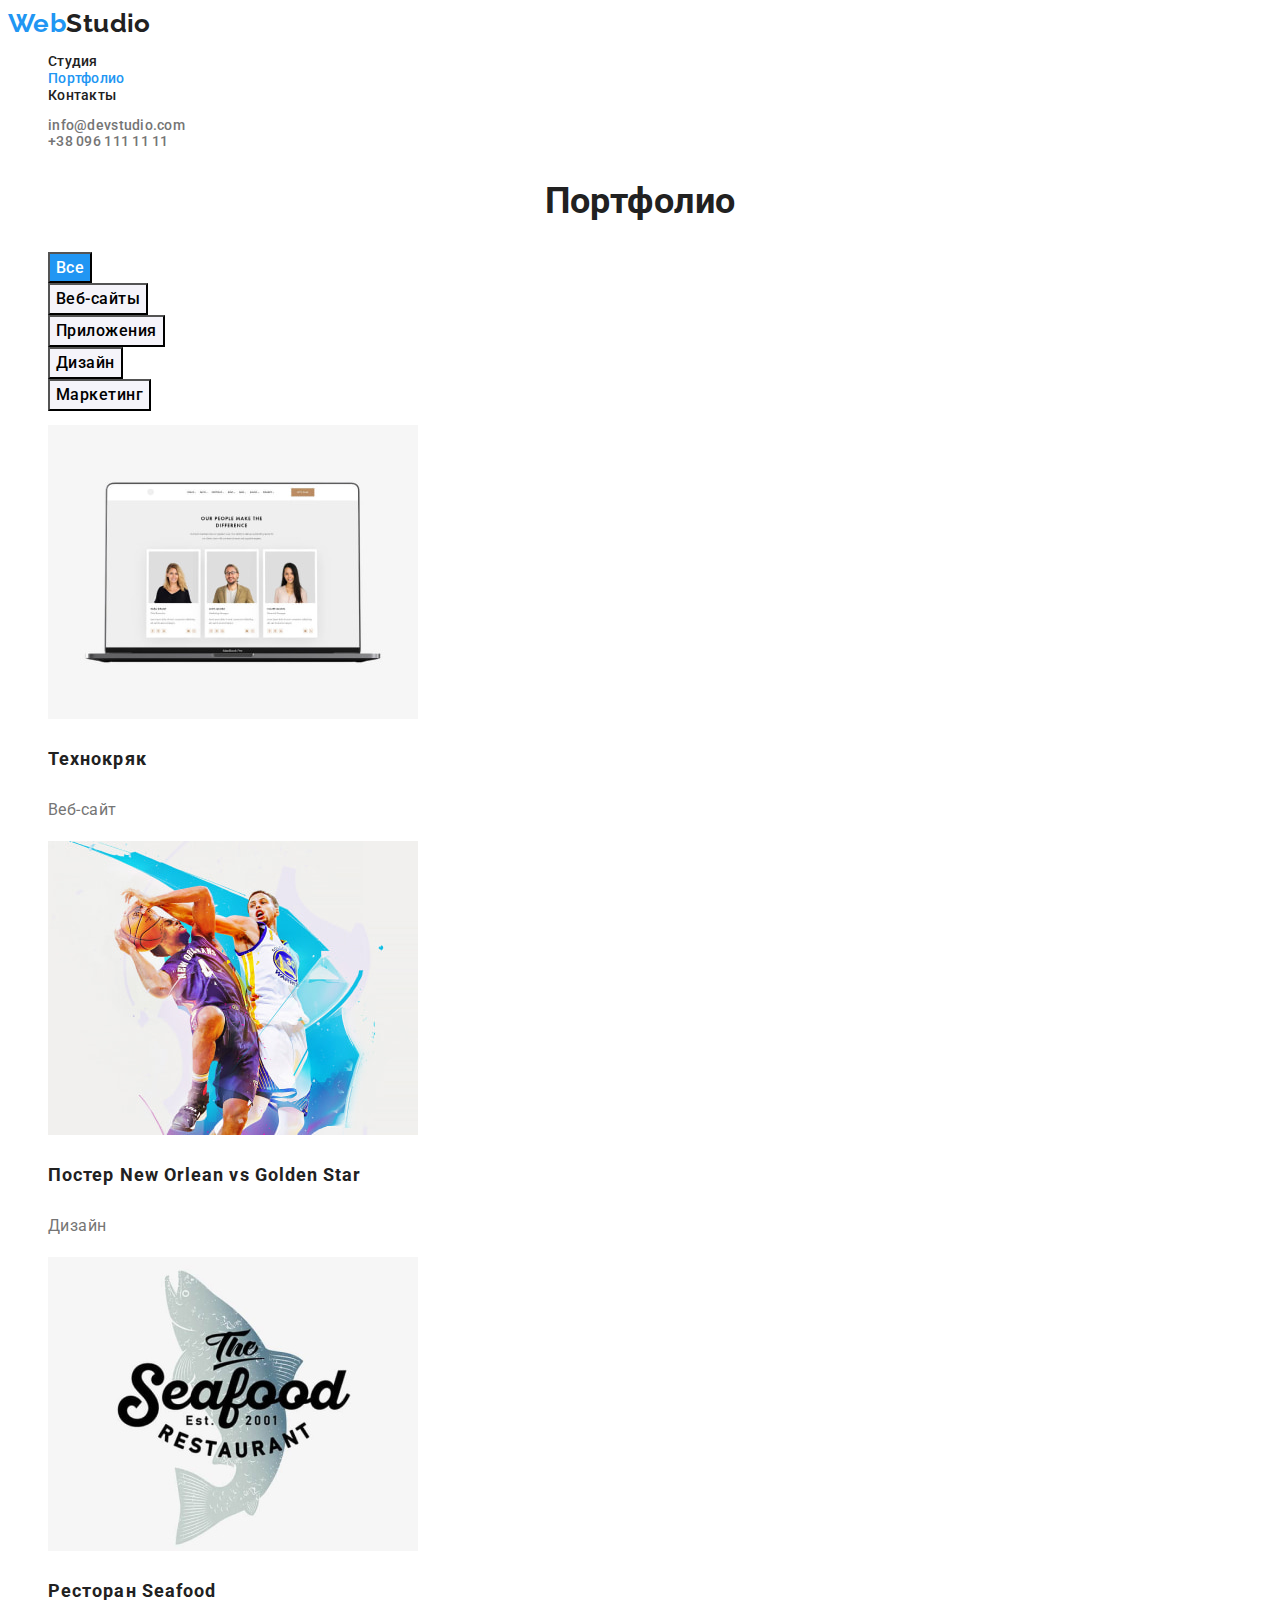
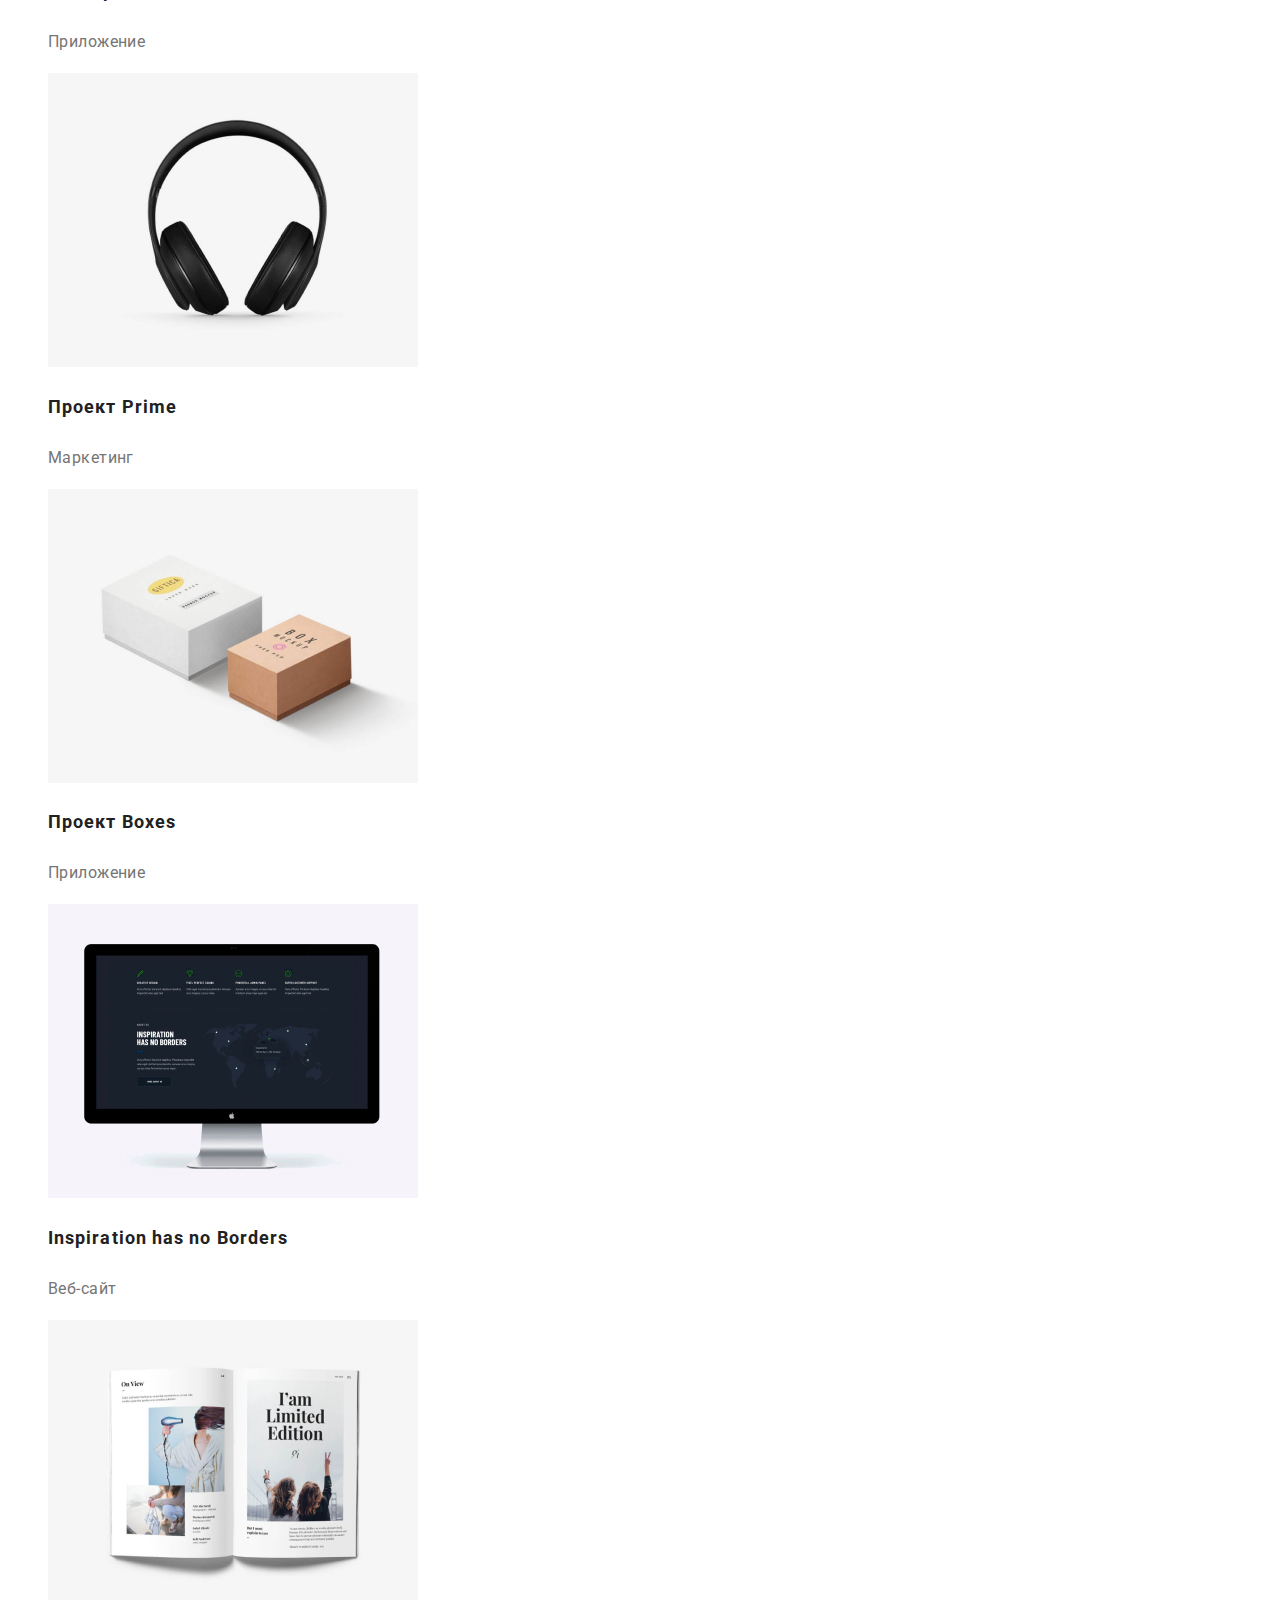
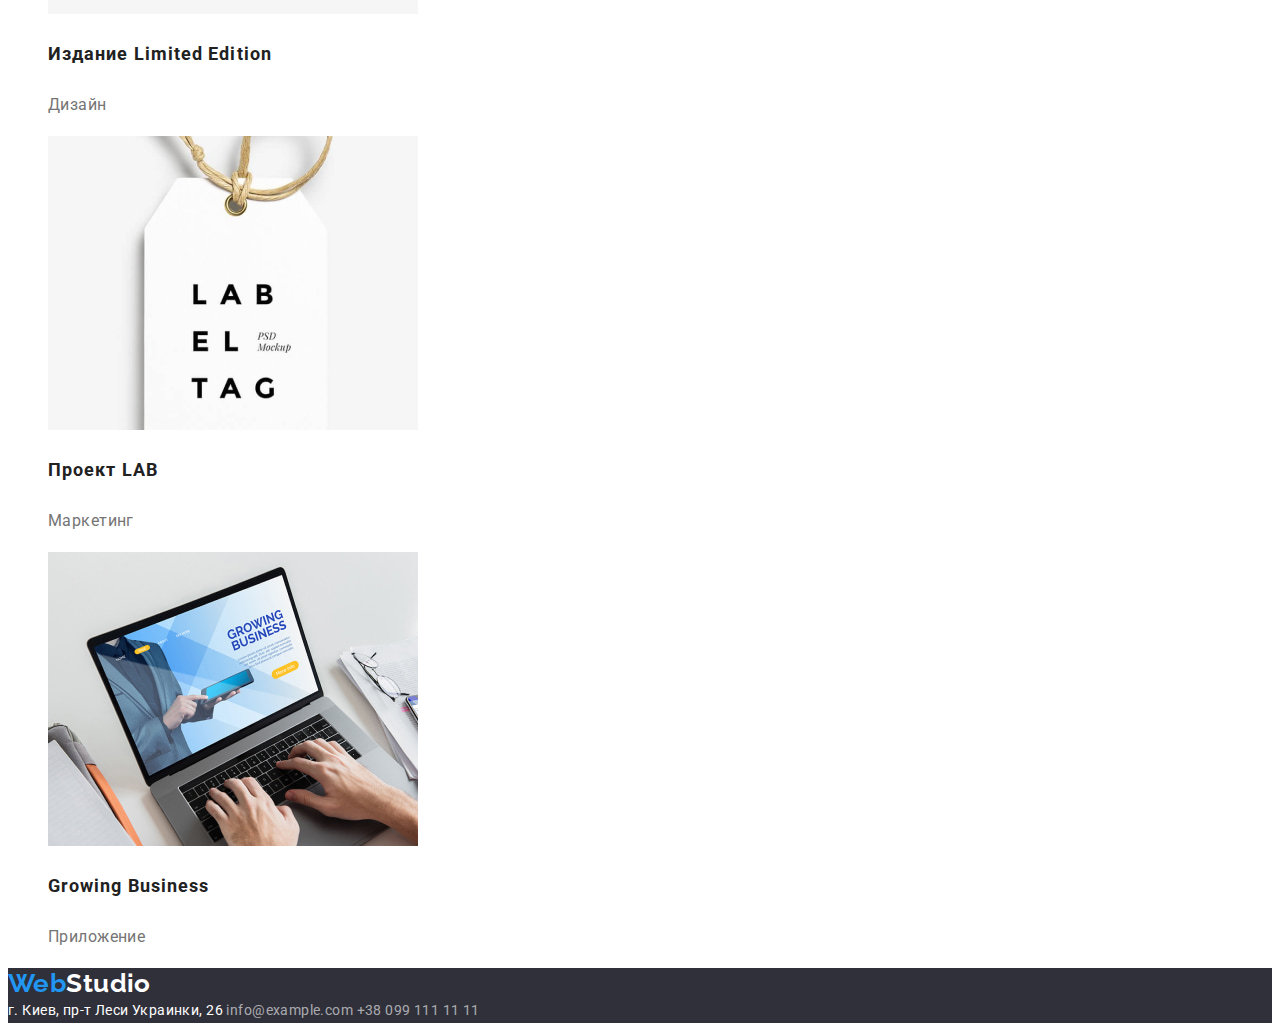
==== portfolio.html @ 3551a78a "Initial commit" ====
<!DOCTYPE html>
<html lang="ru">
  <head>
    <meta charset="UTF-8" />
    <meta name="viewpoint" content="width=device-width, initial-scale=1.0" />
    <title>Портфолио</title>
    <link rel="preconnect" href="https://fonts.googleapis.com" />
    <link rel="preconnect" href="https://fonts.gstatic.com" crossorigin />
    <link
      href="https://fonts.googleapis.com/css2?family=Raleway:wght@700&family=Roboto:wght@400;500;700;900&display=swap"
      rel="stylesheet"
    />
    <link rel="stylesheet" href="./css/styles.css" />
  </head>
  <body>
    <!--Шапка сайта-->
    <header>
      <nav>
        <a href="./index.html" class="logo"
          >Web<span class="logo-main">Studio</span></a
        >
        <ul class="site-nav list">
          <li><a href="./index.html" class="link">Студия</a></li>
          <li><a href="./portfolio.html" class="link current">Портфолио</a></li>
          <li><a href="" class="link">Контакты</a></li>
        </ul>
      </nav>
      <ul class="list contacts">
        <li>
          <a href="mailto:info@devstudio.com" class="contacts-link"
            >info@devstudio.com</a
          >
        </li>
        <li>
          <a href="tel:+380961111111" class="contacts-link"
            >+38 096 111 11 11</a
          >
        </li>
      </ul>
    </header>

    <!-- MAIN -->
    <main>
      <!-- кнопки фильтр -->
      <section>
        <h2 class="section-title invisible">Портфолио</h2>
        <ul class="list portfolio-lst-buttons">
          <li>
            <button type="button" class="button portfolio-button primary">
              Все
            </button>
          </li>
          <li>
            <button type="button" class="button portfolio-button">
              Веб-сайты
            </button>
          </li>
          <li>
            <button type="button" class="button portfolio-button">
              Приложения
            </button>
          </li>
          <li>
            <button type="button" class="button portfolio-button">
              Дизайн
            </button>
          </li>
          <li>
            <button type="button" class="button portfolio-button">
              Маркетинг
            </button>
          </li>
        </ul>

        <!-- Портфолио -->
        <ul class="list portfolio-img">
          <li>
            <a href="" class="portfolio-item">
              <img
                src="./images/poftrolio/portfolio1.jpg"
                alt="Веб-сайт"
                width="370"
                height="294"
              />
              <h3 class="portfolio-title">Технокряк</h3>
              <p class="portfolio-text">Веб-сайт</p>
            </a>
          </li>
          <li>
            <a href="" class="portfolio-item">
              <img
                src="./images/poftrolio/portfolio2.jpg"
                alt="Постер два баскетболиста в борьбе за мяч"
                width="370"
                height="294"
              />
              <h3 class="portfolio-title">Постер New Orlean vs Golden Star</h3>
              <p class="portfolio-text">Дизайн</p>
            </a>
          </li>
          <li>
            <a href="" class="portfolio-item">
              <img
                src="./images/poftrolio/portfolio3.jpg"
                alt="Логотип ресторана Seafood"
                width="370"
                height="294"
              />
              <h3 class="portfolio-title">Ресторан Seafood</h3>
              <p class="portfolio-text">Приложение</p>
            </a>
          </li>
          <li>
            <a href="" class="portfolio-item">
              <img
                src="./images/poftrolio/portfolio4.jpg"
                alt="Изображение наушников"
                width="370"
                height="294"
              />
              <h3 class="portfolio-title">Проект Prime</h3>
              <p class="portfolio-text">Маркетинг</p>
            </a>
          </li>
          <li>
            <a href="" class="portfolio-item">
              <img
                src="./images/poftrolio/portfolio5.jpg"
                alt="Изображение двух коробок"
                width="370"
                height="294"
              />
              <h3 class="portfolio-title">Проект Boxes</h3>
              <p class="portfolio-text">Приложение</p>
            </a>
          </li>
          <li>
            <a href="" class="portfolio-item">
              <img
                src="./images/poftrolio/portfolio6.jpg"
                alt="Веб-сайт на дисплее"
                width="370"
                height="294"
              />
              <h3 class="portfolio-title" lang="en">
                Inspiration has no Borders
              </h3>
              <p class="portfolio-text">Веб-сайт</p>
            </a>
          </li>
          <li>
            <a href="" class="portfolio-item">
              <img
                src="./images/poftrolio/portfolio7.jpg"
                alt="Открытый журнал"
                width="370"
                height="294"
              />
              <h3 class="portfolio-title">Издание Limited Edition</h3>
              <p class="portfolio-text">Дизайн</p>
            </a>
          </li>
          <li>
            <a href="" class="portfolio-item">
              <img
                src="./images/poftrolio/portfolio8.jpg"
                alt="Ярлык"
                width="370"
                height="294"
              />
              <h3 class="portfolio-title">Проект LAB</h3>
              <p class="portfolio-text">Маркетинг</p>
            </a>
          </li>
          <li>
            <a href="" class="portfolio-item">
              <img
                src="./images/poftrolio/portfolio9.jpg"
                alt="Десктоп и раки на нем"
                width="370"
                height="294"
              />
              <h3 class="portfolio-title" lang="en">Growing Business</h3>
              <p class="portfolio-text">Приложение</p>
            </a>
          </li>
        </ul>
      </section>
    </main>

    <!--Футер-->
    <footer class="footer">
      <a href="./index.html" class="logo"
        >Web<span class="logo-footer">Studio</span></a
      >
      <address class="address">
        г. Киев, пр-т Леси Украинки, 26
        <a href="mailto:info@example.com" class="address-link"
          >info@example.com</a
        >
        <a href="tel:+380991111111" class="address-link">+38 099 111 11 11</a>
      </address>
    </footer>
  </body>
</html>
---- css/styles.css ----
:root {
  --accent-bg-color: #2f303a;
  --basic-bg-color: #f5f4fa;
  --main-white-color: #ffffff;
  --main-blue-color: #2196f3;
  --basic-text-color: #757575;
  --accent-text-color: #212121;
  --border-color: #eeeeee;
  --address-color: rgba(255, 255, 255, 0.6);
}

/*разметка шапки сайта*/
body {
  background-color: var(--main-white-color);
  color: var(--accent-text-color);
  font-family: Roboto, sans-serif;
  font-size: 14px;
  font-weight: 400;
  font-size: 14px;
  line-height: 1.14;
  letter-spacing: 0.03em;
}
/*обнуляем точки для всех списков с классом link*/
.list {
  list-style: none;
}
/*Логотип*/
.logo-main {
  color: var(--accent-text-color);
}
.logo {
  color: var(--main-blue-color);
  font-family: Raleway, sans-serif;
  font-size: 26px;
  font-weight: 700;
  line-height: 1.19;
  text-decoration: none;
}
/*Навигация*/
.site-nav .link {
  color: var(--accent-text-color);
  font-weight: 500;
  line-height: 1.17;
  letter-spacing: 0.02em;
  text-decoration: none;
}

.site-nav .link.current {
  color: var(--main-blue-color);
}

.site-nav .link:hover,
.site-nav .link:focus {
  color: var(--main-blue-color);
}
/*Контакты*/
.contacts .contacts-link {
  color: var(--basic-text-color);
  font-weight: 500;
  letter-spacing: 0.02em;
  text-decoration: none;
}
.contacts-link:hover,
.contacts-link:focus {
  color: var(--main-blue-color);
}
/*Герой*/
.hero {
  background-color: var(--accent-bg-color);
}
.hero-title {
  color: var(--main-white-color);
  font-weight: 900;
  font-size: 44px;
  line-height: 1.36;
  text-align: center;
  letter-spacing: 0.06em;
  text-transform: uppercase;
}

.button {
  font-family: inherit;
  font-weight: 700;
  font-size: 16px;
  line-height: 1.87;

  background: var(--basic-bg-color);

  /* display: flex; */
  /* align-items: center; */
  text-align: center;
  letter-spacing: 0.06em;
  cursor: pointer;
}
.button.primary {
  background-color: var(--main-blue-color);
  color: var(--main-white-color);
}
.button:hover,
.button:focus {
  background-color: #188ce8;
}

/* Заголовки секций */
.section-title {
  font-weight: 700;
  font-size: 36px;
  line-height: 1.17;
  text-align: center;
}

/*особенности*/
.features-list .features-title {
  font-weight: 700;
  font-size: 14px;
  line-height: 1.14;
  text-transform: uppercase;
}

.features-list .features-text {
  color: var(--basic-text-color);
  line-height: 1.71;
  letter-spacing: 0.03em;
}

/*Команда*/
.team {
  background-color: var(--basic-bg-color);
}
.team .title-team {
  font-weight: 500;
  font-size: 16px;
  line-height: 1.19;
  text-align: center;
  /* background-color: var(--main-white-color); */
}

.text-team {
  color: var(--basic-text-color);
  font-size: 16px;
  line-height: 1.19;
  text-align: center;
}

.list.team {
  background-color: var(--main-white-color);
}

/*Footer*/
.footer {
  background-color: var(--accent-bg-color);
  color: var(--main-white-color);
}
.logo-footer {
  color: var(--main-white-color);
}
/* Адрес */
.address {
  font-style: normal;
  font-size: 14px;
  line-height: 1.71;
}
.address-link {
  color: var(--address-color);
  text-decoration: none;
}
.address-link:hover,
.address-link:focus {
  color: var(--main-blue-color);
}

/*Кнопки на портфолио*/
.portfolio-button {
  font-family: Roboto;
  font-weight: 500;
  line-height: 1.62;
  letter-spacing: 0.03em;
}

.portfolio-button:hover,
.portfolio-button:focus {
  background-color: var(--main-blue-color);
  color: var(--main-white-color);
}
/*портфолио-список*/
.portfolio-item {
  text-decoration: none;
}

.portfolio-title {
  font-style: normal;
  font-weight: 700;
  font-size: 18px;
  line-height: 2;
  letter-spacing: 0.06em;
  color: var(--accent-text-color);
}

a.portfolio-item p.portfolio-text {
  font-size: 16px;
  line-height: 1.87;
  color: var(--basic-text-color);
}
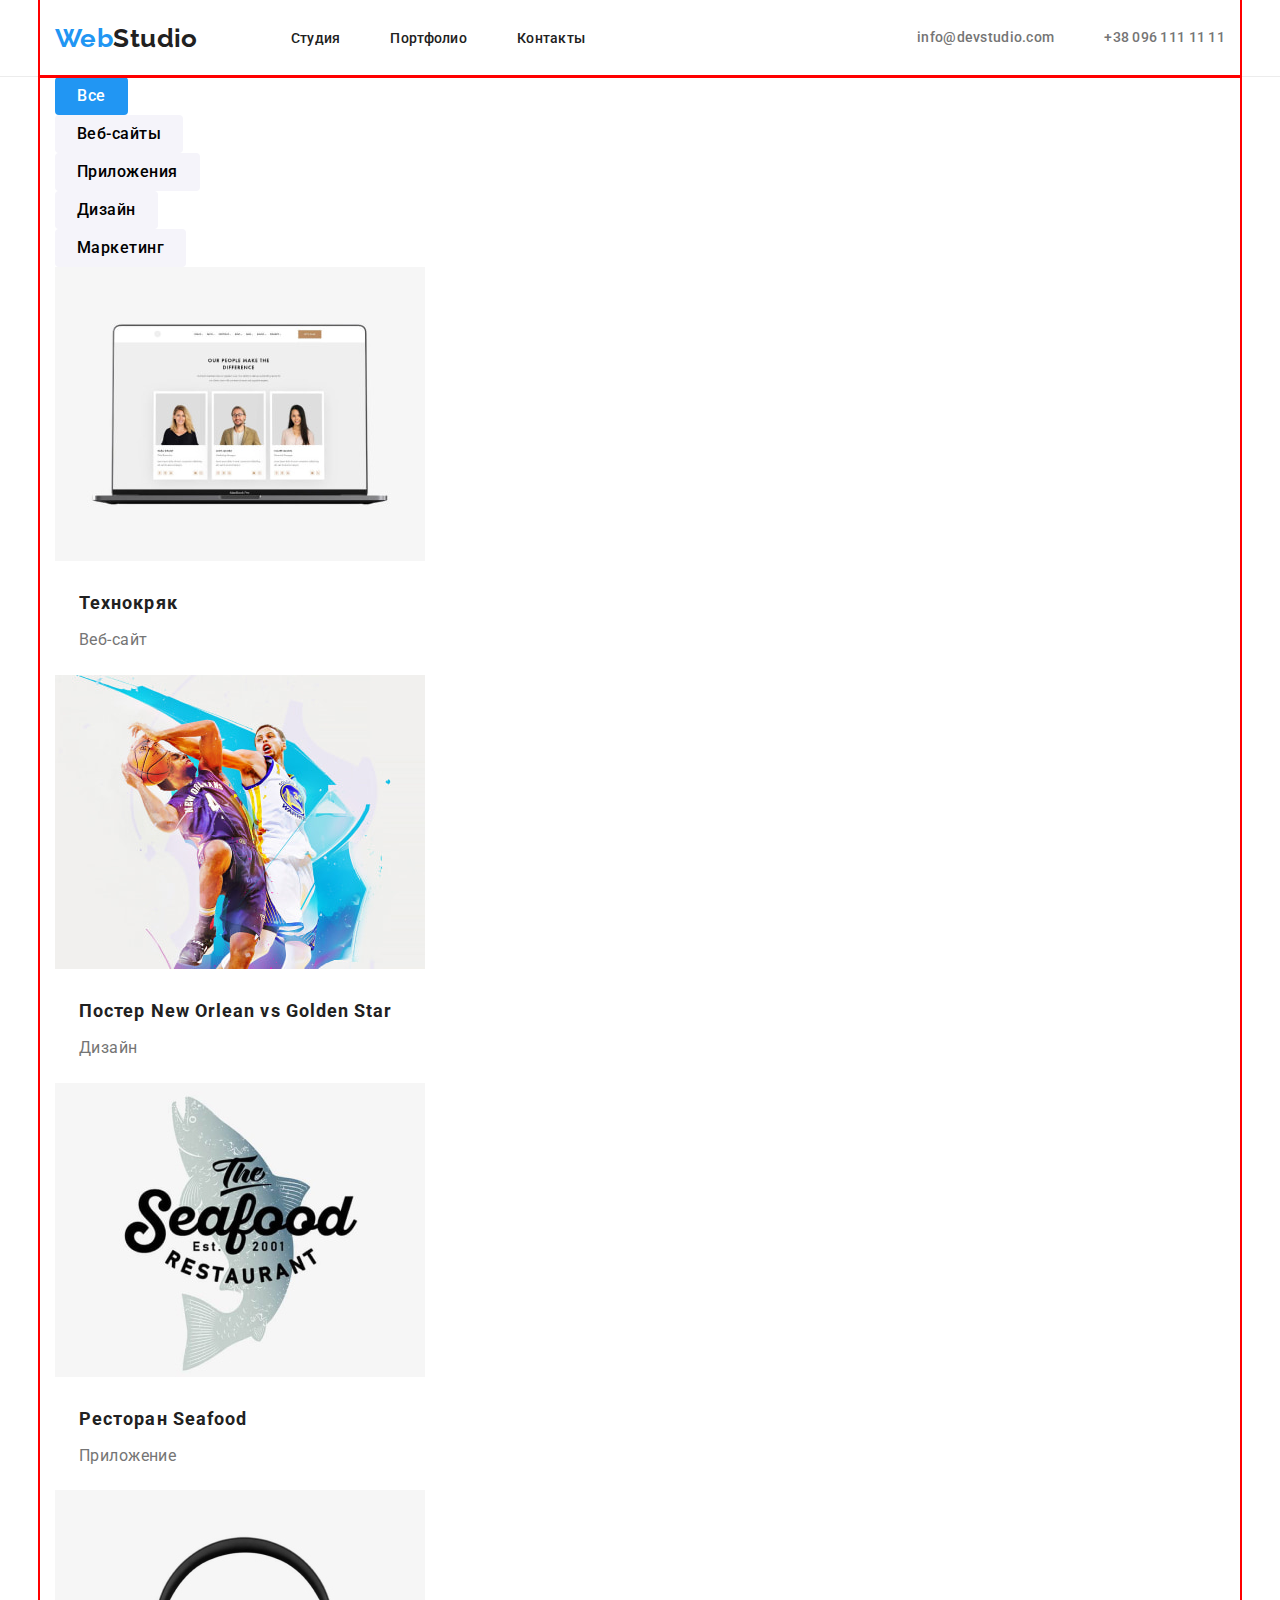
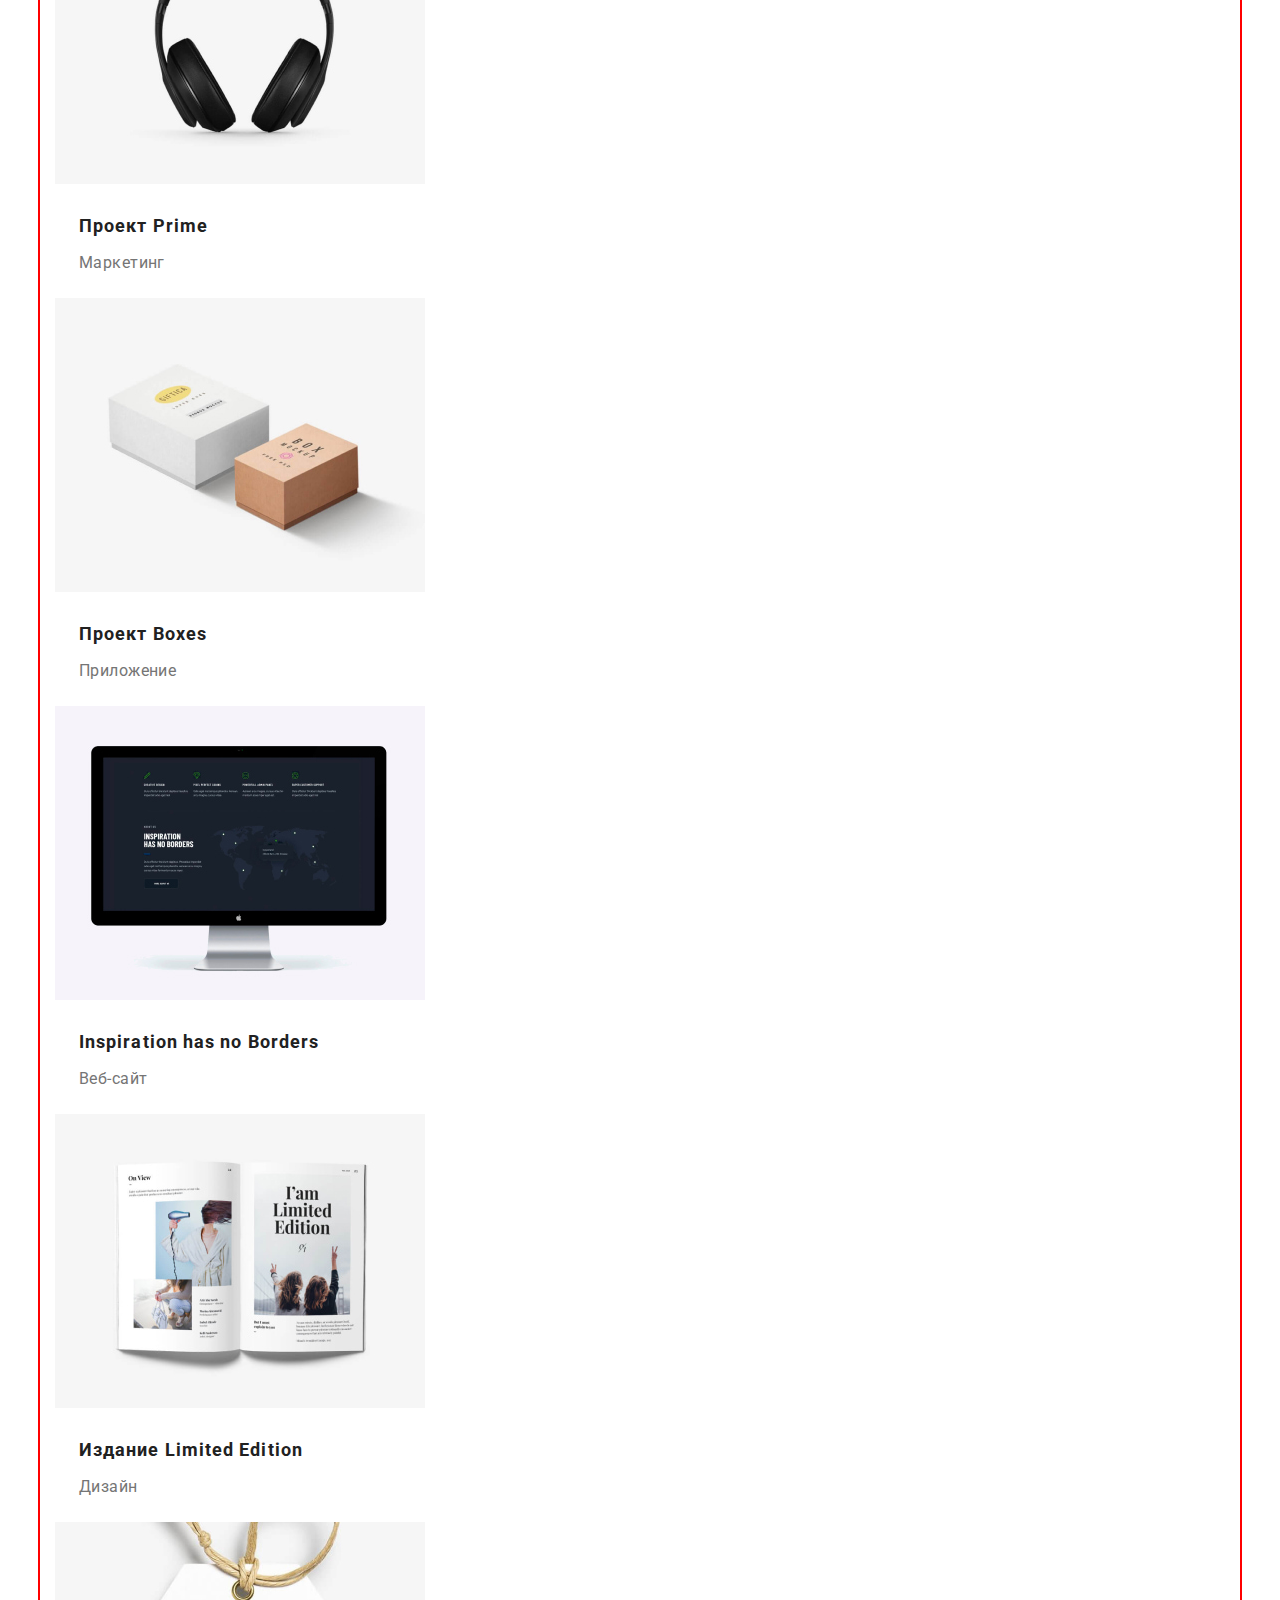
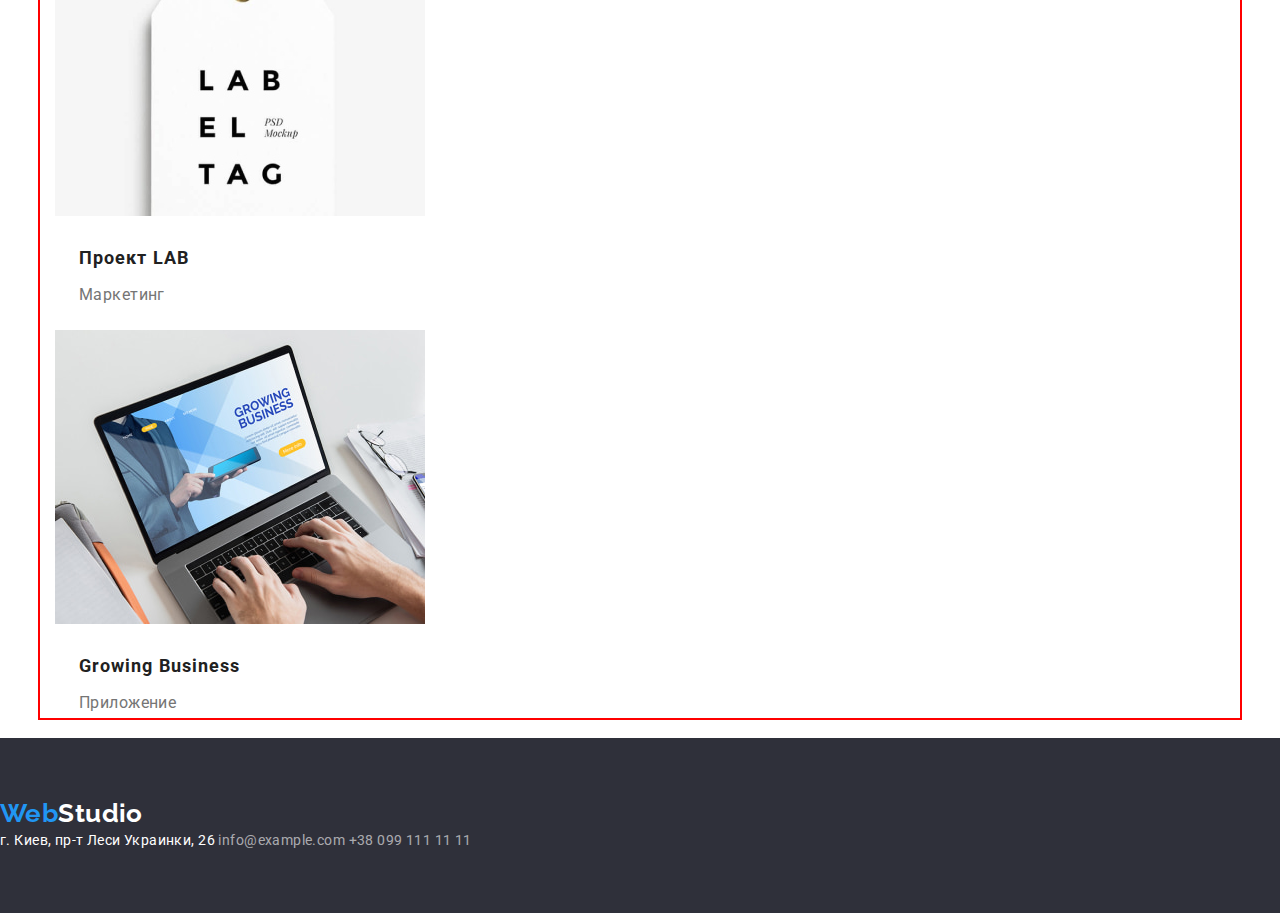
==== commit a7df708f: "Блочная модель1" ====
--- a/portfolio.html
+++ b/portfolio.html
@@ -7,6 +7,10 @@
     <link rel="preconnect" href="https://fonts.googleapis.com" />
     <link rel="preconnect" href="https://fonts.gstatic.com" crossorigin />
     <link
+      rel="stylesheet"
+      href="https://cdnjs.cloudflare.com/ajax/libs/modern-normalize/1.1.0/modern-normalize.min.css"
+    />
+    <link
       href="https://fonts.googleapis.com/css2?family=Raleway:wght@700&family=Roboto:wght@400;500;700;900&display=swap"
       rel="stylesheet"
     />
@@ -14,36 +18,44 @@
   </head>
   <body>
     <!--Шапка сайта-->
-    <header>
-      <nav>
+     <header class="header-section">
+      <div class="container main-nav">
         <a href="./index.html" class="logo"
           >Web<span class="logo-main">Studio</span></a
         >
-        <ul class="site-nav list">
-          <li><a href="./index.html" class="link">Студия</a></li>
-          <li><a href="./portfolio.html" class="link current">Портфолио</a></li>
-          <li><a href="" class="link">Контакты</a></li>
+        <nav>
+          <ul class="site-nav list">
+            <li class="item">
+              <a href="./index.html" class="link current">Студия</a>
+            </li>
+            <li class="item">
+              <a href="./portfolio.html" class="link">Портфолио</a>
+            </li>
+            <li class="item"><a href="" class="link">Контакты</a></li>
+          </ul>
+        </nav>
+        <ul class="list contacts">
+          <li class="item">
+            <a href="mailto:info@devstudio.com" class="contacts-link"
+              >info@devstudio.com</a
+            >
+          </li>
+          <li class="item">
+            <a href="tel:+380961111111" class="contacts-link"
+              >+38 096 111 11 11</a
+            >
+          </li>
         </ul>
-      </nav>
-      <ul class="list contacts">
-        <li>
-          <a href="mailto:info@devstudio.com" class="contacts-link"
-            >info@devstudio.com</a
-          >
-        </li>
-        <li>
-          <a href="tel:+380961111111" class="contacts-link"
-            >+38 096 111 11 11</a
-          >
-        </li>
-      </ul>
+      </div>
     </header>
 
     <!-- MAIN -->
     <main>
+      <div class="container">
       <!-- кнопки фильтр -->
       <section>
-        <h2 class="section-title invisible">Портфолио</h2>
+        <h2 class="section-title visually-hidden {
+">Портфолио</h2>
         <ul class="list portfolio-lst-buttons">
           <li>
             <button type="button" class="button portfolio-button primary">
@@ -185,6 +197,7 @@
             </a>
           </li>
         </ul>
+       </div> 
       </section>
     </main>
 
--- a/css/styles.css
+++ b/css/styles.css
@@ -8,7 +8,14 @@
   --border-color: #eeeeee;
   --address-color: rgba(255, 255, 255, 0.6);
 }
-
+html {
+  box-sizing: border-box;
+}
+*,
+*::before,
+::after {
+  box-sizing: inherit;
+}
 /*разметка шапки сайта*/
 body {
   background-color: var(--main-white-color);
@@ -24,11 +31,41 @@
 .list {
   list-style: none;
 }
+/* Сброс отступов заголовков и текстов */
+h1,
+h2,
+h3,
+h4,
+h5,
+h6,
+p {
+  margin-top: 0;
+  margin-bottom: 0;
+}
+
+ul,
+ol {
+  margin: 0;
+  padding: 0;
+}
+
+/* Задаем размер контейнера 1700+ по 15 паддинги голубая область */
+.container {
+  margin-left: auto;
+  margin-right: auto;
+  width: 1200px;
+  padding-left: 15px;
+  padding-right: 15px;
+  outline: 2px solid red;
+}
+
 /*Логотип*/
 .logo-main {
   color: var(--accent-text-color);
 }
 .logo {
+  margin-right: 93px;
+
   color: var(--main-blue-color);
   font-family: Raleway, sans-serif;
   font-size: 26px;
@@ -36,16 +73,34 @@
   line-height: 1.19;
   text-decoration: none;
 }
+
+.main-nav {
+  display: flex;
+  align-items: center;
+}
 /*Навигация*/
+.site-nav {
+  display: flex;
+}
 .site-nav .link {
+  display: block;
+  padding-top: 30px;
+  padding-bottom: 30px;
+
   color: var(--accent-text-color);
   font-weight: 500;
   line-height: 1.17;
   letter-spacing: 0.02em;
   text-decoration: none;
 }
-
-.site-nav .link.current {
+.site-nav .item {
+  margin-right: 50px;
+}
+.site-nav .item:last-child {
+  margin-right: 0px;
+}
+
+.site-nav .site-nav .link.current {
   color: var(--main-blue-color);
 }
 
@@ -55,6 +110,9 @@
 }
 /*Контакты*/
 .contacts .contacts-link {
+  padding-top: 30px;
+  padding-bottom: 30px;
+
   color: var(--basic-text-color);
   font-weight: 500;
   letter-spacing: 0.02em;
@@ -64,21 +122,56 @@
 .contacts-link:focus {
   color: var(--main-blue-color);
 }
+
+.list.contacts {
+  display: flex;
+  margin-left: auto;
+}
+
+.contacts .item + .item {
+  margin-left: 50px;
+}
+
+/* нижняя линия Хедер */
+.header-section {
+  border-bottom: 1px solid #ececec;
+}
+
 /*Герой*/
 .hero {
   background-color: var(--accent-bg-color);
-}
+  text-align: center;
+}
+
+.section.hero {
+  padding-top: 200px;
+  padding-bottom: 200px;
+}
+
 .hero-title {
+  margin-bottom: 30px;
+  margin-left: auto;
+  margin-right: auto;
+  max-width: 700px;
+  text-align: center;
+  justify-content: center;
+
   color: var(--main-white-color);
   font-weight: 900;
   font-size: 44px;
   line-height: 1.36;
-  text-align: center;
+
   letter-spacing: 0.06em;
   text-transform: uppercase;
 }
 
 .button {
+  /* display: inline-block; */
+  border-radius: 4px;
+  padding: 10px 32px;
+  min-width: 73px;
+  /* text-align: center; */
+
   font-family: inherit;
   font-weight: 700;
   font-size: 16px;
@@ -86,9 +179,8 @@
 
   background: var(--basic-bg-color);
 
-  /* display: flex; */
-  /* align-items: center; */
-  text-align: center;
+  /* align-items: center;
+  text-align: center; */
   letter-spacing: 0.06em;
   cursor: pointer;
 }
@@ -101,6 +193,9 @@
   background-color: #188ce8;
 }
 
+.section {
+  padding: 94px 15px;
+}
 /* Заголовки секций */
 .section-title {
   font-weight: 700;
@@ -109,7 +204,38 @@
   text-align: center;
 }
 
+.section-title.works,
+.section-title.team {
+  margin-bottom: 50px;
+}
+
+.features-title,
+.title-team {
+  margin-top: 0;
+  margin-bottom: 10px;
+}
+
+/* Обнуляем верхний паддинг */
+.no-top {
+  padding-top: 0px;
+}
+
+/* Прячем заголовок */
+.visually-hidden {
+  position: absolute;
+  width: 1px;
+  height: 1px;
+  margin: -1px;
+  border: 0;
+  padding: 0;
+  white-space: nowrap;
+  clip-path: inset(100%);
+  clip: rect(0 0 0 0);
+  overflow: hidden;
+}
+
 /*особенности*/
+
 .features-list .features-title {
   font-weight: 700;
   font-size: 14px;
@@ -123,16 +249,39 @@
   letter-spacing: 0.03em;
 }
 
+.features-list {
+  display: flex;
+}
+.features-list .item:not(:last-child),
+.list-works .item:not(:last-child),
+.team-cont .list-team:not(last-child) {
+  margin-right: 30px;
+}
+
+/* Чем мы занимаемся */
+.list-works {
+  display: flex;
+  justify-content: space-between;
+}
+/* 
+.list-works .item:not(:last-child) {
+  padding-right: 30px;
+} */
+
 /*Команда*/
 .team {
   background-color: var(--basic-bg-color);
 }
+
+.team-cont.list {
+  display: flex;
+}
+
 .team .title-team {
   font-weight: 500;
   font-size: 16px;
   line-height: 1.19;
   text-align: center;
-  /* background-color: var(--main-white-color); */
 }
 
 .text-team {
@@ -146,13 +295,18 @@
   background-color: var(--main-white-color);
 }
 
+.team > .container {
+  /* margin-top: 0px; */
+}
 /*Footer*/
 .footer {
   background-color: var(--accent-bg-color);
   color: var(--main-white-color);
+  padding: 60px 0px;
 }
 .logo-footer {
   color: var(--main-white-color);
+  padding-bottom: 20px;
 }
 /* Адрес */
 .address {
@@ -171,6 +325,8 @@
 
 /*Кнопки на портфолио*/
 .portfolio-button {
+  padding: 6px 22px;
+  border: none;
   font-family: Roboto;
   font-weight: 500;
   line-height: 1.62;
@@ -178,7 +334,7 @@
 }
 
 .portfolio-button:hover,
-.portfolio-button:focus {
+.portfolio-button:focus .portfolio-button:active {
   background-color: var(--main-blue-color);
   color: var(--main-white-color);
 }
@@ -188,6 +344,7 @@
 }
 
 .portfolio-title {
+  margin: 20px 24px 4px;
   font-style: normal;
   font-weight: 700;
   font-size: 18px;
@@ -196,8 +353,10 @@
   color: var(--accent-text-color);
 }
 
-a.portfolio-item p.portfolio-text {
+.portfolio-text {
+  margin: 0px 24px 20px 24px;
   font-size: 16px;
   line-height: 1.87;
   color: var(--basic-text-color);
 }
+/* .portfolio-i {margin: 24px 20px;} */
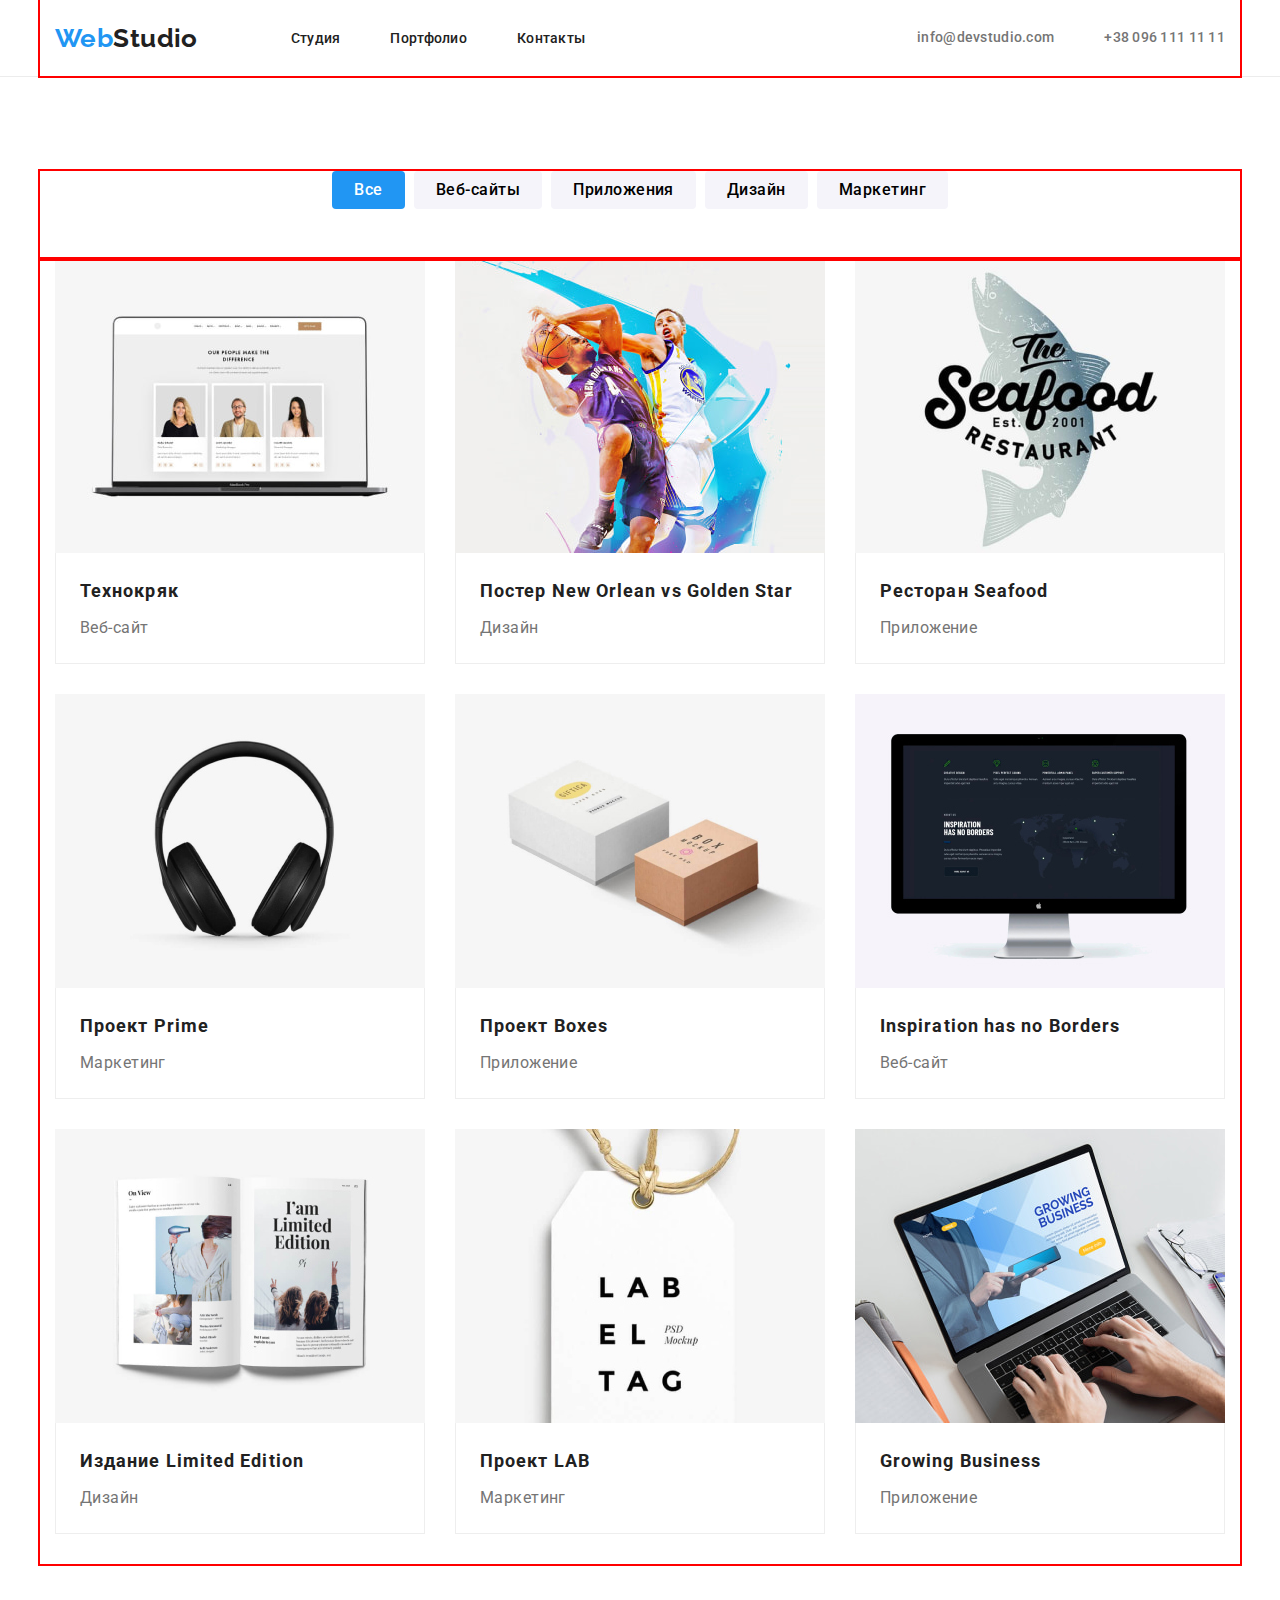
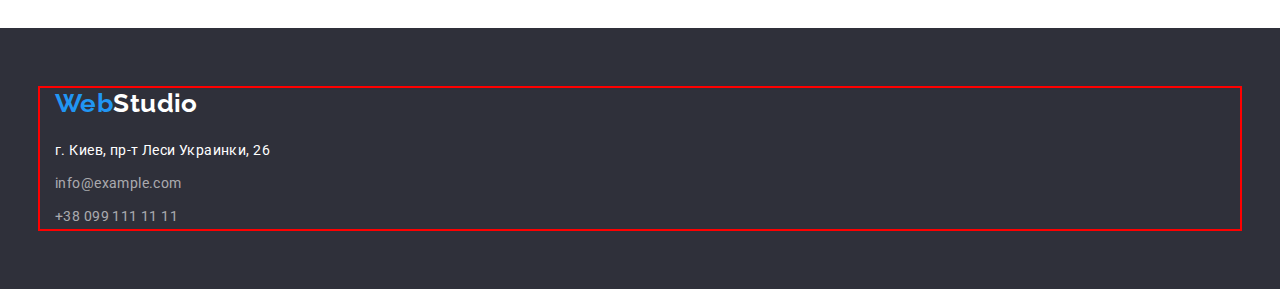
==== commit 2f3cfc41: "Дз-3 включены outline" ====
--- a/portfolio.html
+++ b/portfolio.html
@@ -18,7 +18,7 @@
   </head>
   <body>
     <!--Шапка сайта-->
-     <header class="header-section">
+    <header class="header-section">
       <div class="container main-nav">
         <a href="./index.html" class="logo"
           >Web<span class="logo-main">Studio</span></a
@@ -51,168 +51,192 @@
 
     <!-- MAIN -->
     <main>
-      <div class="container">
       <!-- кнопки фильтр -->
-      <section>
-        <h2 class="section-title visually-hidden {
-">Портфолио</h2>
-        <ul class="list portfolio-lst-buttons">
-          <li>
-            <button type="button" class="button portfolio-button primary">
-              Все
-            </button>
-          </li>
-          <li>
-            <button type="button" class="button portfolio-button">
-              Веб-сайты
-            </button>
-          </li>
-          <li>
-            <button type="button" class="button portfolio-button">
-              Приложения
-            </button>
-          </li>
-          <li>
-            <button type="button" class="button portfolio-button">
-              Дизайн
-            </button>
-          </li>
-          <li>
-            <button type="button" class="button portfolio-button">
-              Маркетинг
-            </button>
-          </li>
-        </ul>
-
+      <section class="section">
+        <div class="container">
+          <h2 class="section-title visually-hidden {">Портфолио</h2>
+          <ul class="list portfolio-lst-buttons">
+            <li class="items">
+              <button type="button" class="button portfolio-button primary">
+                Все
+              </button>
+            </li>
+            <li class="items">
+              <button type="button" class="button portfolio-button">
+                Веб-сайты
+              </button>
+            </li>
+            <li class="items">
+              <button type="button" class="button portfolio-button">
+                Приложения
+              </button>
+            </li>
+            <li class="items">
+              <button type="button" class="button portfolio-button">
+                Дизайн
+              </button>
+            </li>
+            <li class="items">
+              <button type="button" class="button portfolio-button">
+                Маркетинг
+              </button>
+            </li>
+          </ul>
+        </div>
         <!-- Портфолио -->
-        <ul class="list portfolio-img">
-          <li>
-            <a href="" class="portfolio-item">
-              <img
-                src="./images/poftrolio/portfolio1.jpg"
-                alt="Веб-сайт"
-                width="370"
-                height="294"
-              />
-              <h3 class="portfolio-title">Технокряк</h3>
-              <p class="portfolio-text">Веб-сайт</p>
-            </a>
-          </li>
-          <li>
-            <a href="" class="portfolio-item">
-              <img
-                src="./images/poftrolio/portfolio2.jpg"
-                alt="Постер два баскетболиста в борьбе за мяч"
-                width="370"
-                height="294"
-              />
-              <h3 class="portfolio-title">Постер New Orlean vs Golden Star</h3>
-              <p class="portfolio-text">Дизайн</p>
-            </a>
-          </li>
-          <li>
-            <a href="" class="portfolio-item">
-              <img
-                src="./images/poftrolio/portfolio3.jpg"
-                alt="Логотип ресторана Seafood"
-                width="370"
-                height="294"
-              />
-              <h3 class="portfolio-title">Ресторан Seafood</h3>
-              <p class="portfolio-text">Приложение</p>
-            </a>
-          </li>
-          <li>
-            <a href="" class="portfolio-item">
-              <img
-                src="./images/poftrolio/portfolio4.jpg"
-                alt="Изображение наушников"
-                width="370"
-                height="294"
-              />
-              <h3 class="portfolio-title">Проект Prime</h3>
-              <p class="portfolio-text">Маркетинг</p>
-            </a>
-          </li>
-          <li>
-            <a href="" class="portfolio-item">
-              <img
-                src="./images/poftrolio/portfolio5.jpg"
-                alt="Изображение двух коробок"
-                width="370"
-                height="294"
-              />
-              <h3 class="portfolio-title">Проект Boxes</h3>
-              <p class="portfolio-text">Приложение</p>
-            </a>
-          </li>
-          <li>
-            <a href="" class="portfolio-item">
-              <img
-                src="./images/poftrolio/portfolio6.jpg"
-                alt="Веб-сайт на дисплее"
-                width="370"
-                height="294"
-              />
-              <h3 class="portfolio-title" lang="en">
-                Inspiration has no Borders
-              </h3>
-              <p class="portfolio-text">Веб-сайт</p>
-            </a>
-          </li>
-          <li>
-            <a href="" class="portfolio-item">
-              <img
-                src="./images/poftrolio/portfolio7.jpg"
-                alt="Открытый журнал"
-                width="370"
-                height="294"
-              />
-              <h3 class="portfolio-title">Издание Limited Edition</h3>
-              <p class="portfolio-text">Дизайн</p>
-            </a>
-          </li>
-          <li>
-            <a href="" class="portfolio-item">
-              <img
-                src="./images/poftrolio/portfolio8.jpg"
-                alt="Ярлык"
-                width="370"
-                height="294"
-              />
-              <h3 class="portfolio-title">Проект LAB</h3>
-              <p class="portfolio-text">Маркетинг</p>
-            </a>
-          </li>
-          <li>
-            <a href="" class="portfolio-item">
-              <img
-                src="./images/poftrolio/portfolio9.jpg"
-                alt="Десктоп и раки на нем"
-                width="370"
-                height="294"
-              />
-              <h3 class="portfolio-title" lang="en">Growing Business</h3>
-              <p class="portfolio-text">Приложение</p>
-            </a>
-          </li>
-        </ul>
-       </div> 
+        <div class="container">
+          <ul class="list portfolio-img">
+            <li class="items">
+              <a href="" class="portfolio-item">
+                <img
+                  src="./images/poftrolio/portfolio1.jpg"
+                  alt="Веб-сайт"
+                  width="370"
+                  height="294"
+                />
+                <div class="potfolio-decor">
+                  <h3 class="portfolio-title">Технокряк</h3>
+                  <p class="portfolio-text">Веб-сайт</p>
+                </div>
+              </a>
+            </li>
+            <li class="items">
+              <a href="" class="portfolio-item">
+                <img
+                  src="./images/poftrolio/portfolio2.jpg"
+                  alt="Постер два баскетболиста в борьбе за мяч"
+                  width="370"
+                  height="294"
+                />
+                <div class="potfolio-decor">
+                  <h3 class="portfolio-title">
+                    Постер New Orlean vs Golden Star
+                  </h3>
+                  <p class="portfolio-text">Дизайн</p>
+                </div>
+              </a>
+            </li>
+            <li class="items">
+              <a href="" class="portfolio-item">
+                <img
+                  src="./images/poftrolio/portfolio3.jpg"
+                  alt="Логотип ресторана Seafood"
+                  width="370"
+                  height="294"
+                />
+                <div class="potfolio-decor">
+                  <h3 class="portfolio-title">Ресторан Seafood</h3>
+                  <p class="portfolio-text">Приложение</p>
+                </div>
+              </a>
+            </li>
+            <li class="items">
+              <a href="" class="portfolio-item">
+                <img
+                  src="./images/poftrolio/portfolio4.jpg"
+                  alt="Изображение наушников"
+                  width="370"
+                  height="294"
+                />
+                <div class="potfolio-decor">
+                  <h3 class="portfolio-title">Проект Prime</h3>
+                  <p class="portfolio-text">Маркетинг</p>
+                </div>
+              </a>
+            </li>
+            <li class="items">
+              <a href="" class="portfolio-item">
+                <img
+                  src="./images/poftrolio/portfolio5.jpg"
+                  alt="Изображение двух коробок"
+                  width="370"
+                  height="294"
+                />
+                <div class="potfolio-decor">
+                  <h3 class="portfolio-title">Проект Boxes</h3>
+                  <p class="portfolio-text">Приложение</p>
+                </div>
+              </a>
+            </li>
+            <li class="items">
+              <a href="" class="portfolio-item">
+                <img
+                  src="./images/poftrolio/portfolio6.jpg"
+                  alt="Веб-сайт на дисплее"
+                  width="370"
+                  height="294"
+                />
+                <div class="potfolio-decor">
+                  <h3 class="portfolio-title" lang="en">
+                    Inspiration has no Borders
+                  </h3>
+                  <p class="portfolio-text">Веб-сайт</p>
+                </div>
+              </a>
+            </li>
+            <li class="items">
+              <a href="" class="portfolio-item">
+                <img
+                  src="./images/poftrolio/portfolio7.jpg"
+                  alt="Открытый журнал"
+                  width="370"
+                  height="294"
+                />
+                <div class="potfolio-decor">
+                  <h3 class="portfolio-title">Издание Limited Edition</h3>
+                  <p class="portfolio-text">Дизайн</p>
+                </div>
+              </a>
+            </li>
+            <li class="items">
+              <a href="" class="portfolio-item">
+                <img
+                  src="./images/poftrolio/portfolio8.jpg"
+                  alt="Ярлык"
+                  width="370"
+                  height="294"
+                />
+                <div class="potfolio-decor">
+                  <h3 class="portfolio-title">Проект LAB</h3>
+                  <p class="portfolio-text">Маркетинг</p>
+                </div>
+              </a>
+            </li>
+            <li class="items">
+              <a href="" class="portfolio-item">
+                <img
+                  src="./images/poftrolio/portfolio9.jpg"
+                  alt="Десктоп и раки на нем"
+                  width="370"
+                  height="294"
+                />
+                <div class="potfolio-decor">
+                  <h3 class="portfolio-title" lang="en">Growing Business</h3>
+                  <p class="portfolio-text">Приложение</p>
+                </div>
+              </a>
+            </li>
+          </ul>
+        </div>
       </section>
     </main>
 
     <!--Футер-->
     <footer class="footer">
-      <a href="./index.html" class="logo"
-        >Web<span class="logo-footer">Studio</span></a
-      >
-      <address class="address">
-        г. Киев, пр-т Леси Украинки, 26
-        <a href="mailto:info@example.com" class="address-link"
-          >info@example.com</a
+      <div class="container footer-cont">
+        <a href="./index.html" class="logo"
+          >Web<span class="logo-footer">Studio</span></a
         >
-        <a href="tel:+380991111111" class="address-link">+38 099 111 11 11</a>
-      </address>
+        <address class="address">
+          <span class="addr-item"> г. Киев, пр-т Леси Украинки, 26</span>
+          <a href="mailto:info@example.com" class="address-link addr-item"
+            >info@example.com</a
+          >
+          <a href="tel:+380991111111" class="address-link addr-item"
+            >+38 099 111 11 11</a
+          >
+        </address>
+      </div>
     </footer>
   </body>
 </html>
--- a/css/styles.css
+++ b/css/styles.css
@@ -59,6 +59,11 @@
   outline: 2px solid red;
 }
 
+img {
+  display: block;
+  max-width: 100%;
+}
+
 /*Логотип*/
 .logo-main {
   color: var(--accent-text-color);
@@ -166,28 +171,26 @@
 }
 
 .button {
-  /* display: inline-block; */
   border-radius: 4px;
   padding: 10px 32px;
   min-width: 73px;
-  /* text-align: center; */
 
   font-family: inherit;
   font-weight: 700;
   font-size: 16px;
   line-height: 1.87;
+  letter-spacing: 0.06em;
 
   background: var(--basic-bg-color);
 
-  /* align-items: center;
-  text-align: center; */
-  letter-spacing: 0.06em;
   cursor: pointer;
 }
+
 .button.primary {
   background-color: var(--main-blue-color);
   color: var(--main-white-color);
 }
+
 .button:hover,
 .button:focus {
   background-color: #188ce8;
@@ -196,6 +199,7 @@
 .section {
   padding: 94px 15px;
 }
+
 /* Заголовки секций */
 .section-title {
   font-weight: 700;
@@ -252,6 +256,7 @@
 .features-list {
   display: flex;
 }
+
 .features-list .item:not(:last-child),
 .list-works .item:not(:last-child),
 .team-cont .list-team:not(last-child) {
@@ -263,10 +268,6 @@
   display: flex;
   justify-content: space-between;
 }
-/* 
-.list-works .item:not(:last-child) {
-  padding-right: 30px;
-} */
 
 /*Команда*/
 .team {
@@ -275,6 +276,15 @@
 
 .team-cont.list {
   display: flex;
+  flex-wrap: wrap;
+
+  margin-right: -30px;
+}
+
+.team-cont > .list.team {
+  flex-basis: calc(100% / 4 - 30px);
+  background-color: var(--main-white-color);
+  margin-right: 30px;
 }
 
 .team .title-team {
@@ -291,33 +301,54 @@
   text-align: center;
 }
 
-.list.team {
+.list-team {
+  outline: 1px solid brown;
+}
+
+div.card-content {
+  padding: 30px 59px;
   background-color: var(--main-white-color);
 }
 
-.team > .container {
-  /* margin-top: 0px; */
-}
 /*Footer*/
 .footer {
   background-color: var(--accent-bg-color);
   color: var(--main-white-color);
   padding: 60px 0px;
 }
+
+.footer-cont {
+  display: flex;
+  flex-direction: column;
+  justify-content: ;
+}
+
+.footer-cont > .logo {
+  margin-bottom: 20px;
+}
 .logo-footer {
   color: var(--main-white-color);
-  padding-bottom: 20px;
+  margin-bottom: 20px;
 }
 /* Адрес */
 .address {
+  display: flex;
+  flex-direction: column;
+
   font-style: normal;
   font-size: 14px;
   line-height: 1.71;
 }
+
+.addr-item:not(:last-child) {
+  padding-bottom: 9px;
+}
+
 .address-link {
   color: var(--address-color);
   text-decoration: none;
 }
+
 .address-link:hover,
 .address-link:focus {
   color: var(--main-blue-color);
@@ -338,12 +369,42 @@
   background-color: var(--main-blue-color);
   color: var(--main-white-color);
 }
-/*портфолио-список*/
+
+.portfolio-lst-buttons {
+  display: flex;
+  justify-content: center;
+  align-items: flex-start;
+  border: 4px;
+  min-width: 130px;
+  text-align: center;
+  padding-bottom: 50px;
+}
+
+.portfolio-lst-buttons > .items:not(:last-child) {
+  margin-right: 9px;
+}
+
+/*портфолио-список работ*/
+.portfolio-img {
+  display: flex;
+  flex-wrap: wrap;
+  margin-right: -30px;
+  margin-bottom: -30px;
+}
+
+.portfolio-img > .items {
+  margin-right: 30px;
+  padding-bottom: 30px;
+}
+
 .portfolio-item {
   text-decoration: none;
+  display: block;
+  flex-basis: calc((100% - 60px) / 3);
 }
 
 .portfolio-title {
+  display: inline-block;
   margin: 20px 24px 4px;
   font-style: normal;
   font-weight: 700;
@@ -359,4 +420,8 @@
   line-height: 1.87;
   color: var(--basic-text-color);
 }
-/* .portfolio-i {margin: 24px 20px;} */
+
+.potfolio-decor {
+  border: 1px solid #eeeeee;
+  border-top: 0;
+}
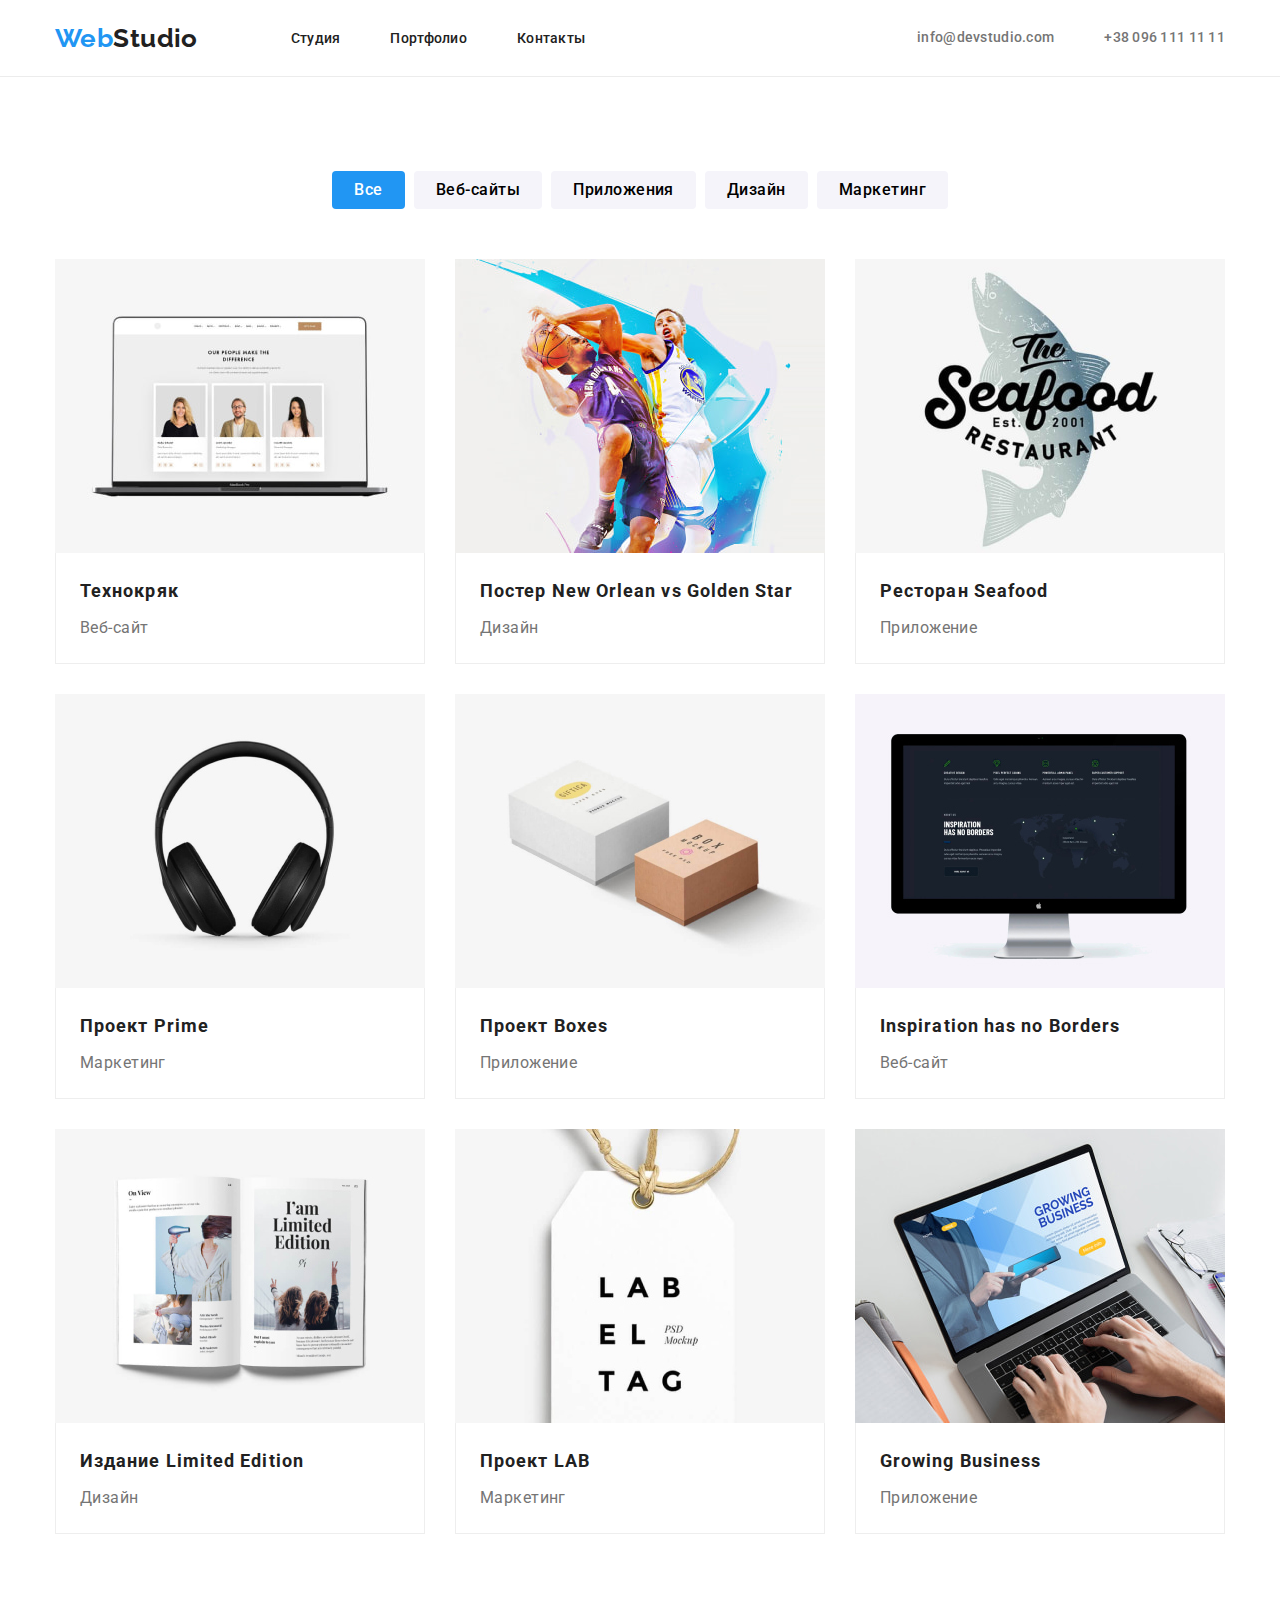
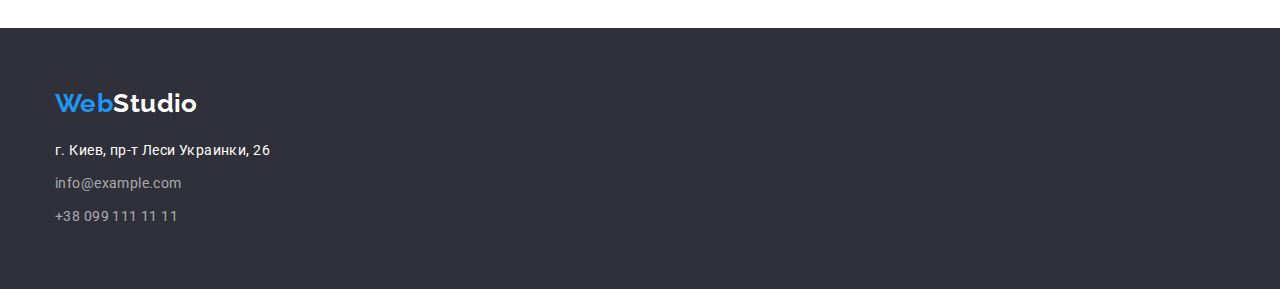
==== commit afa1318f: "исправления по замечаниям" ====
--- a/portfolio.html
+++ b/portfolio.html
@@ -82,9 +82,9 @@
               </button>
             </li>
           </ul>
-        </div>
-        <!-- Портфолио -->
-        <div class="container">
+
+          <!-- Портфолио -->
+
           <ul class="list portfolio-img">
             <li class="items">
               <a href="" class="portfolio-item">
@@ -228,13 +228,12 @@
           >Web<span class="logo-footer">Studio</span></a
         >
         <address class="address">
-          <span class="addr-item"> г. Киев, пр-т Леси Украинки, 26</span>
-          <a href="mailto:info@example.com" class="address-link addr-item"
+          г. Киев, пр-т Леси Украинки, 26
+          <a href="mailto:info@example.com" class="address-link"
             >info@example.com</a
           >
-          <a href="tel:+380991111111" class="address-link addr-item"
-            >+38 099 111 11 11</a
-          >
+
+          <a href="tel:+380991111111" class="address-link">+38 099 111 11 11</a>
         </address>
       </div>
     </footer>
--- a/css/styles.css
+++ b/css/styles.css
@@ -56,7 +56,6 @@
   width: 1200px;
   padding-left: 15px;
   padding-right: 15px;
-  outline: 2px solid red;
 }
 
 img {
@@ -197,7 +196,7 @@
 }
 
 .section {
-  padding: 94px 15px;
+  padding: 94px 0;
 }
 
 /* Заголовки секций */
@@ -239,6 +238,9 @@
 }
 
 /*особенности*/
+.features-list > .item {
+  width: 270px;
+}
 
 .features-list .features-title {
   font-weight: 700;
@@ -302,11 +304,11 @@
 }
 
 .list-team {
-  outline: 1px solid brown;
+  /* outline: 1px solid brown; */
 }
 
 div.card-content {
-  padding: 30px 59px;
+  padding: 30px 32px;
   background-color: var(--main-white-color);
 }
 
@@ -316,14 +318,15 @@
   color: var(--main-white-color);
   padding: 60px 0px;
 }
-
+/* 
 .footer-cont {
-  display: flex;
+  display: block;
   flex-direction: column;
-  justify-content: ;
-}
+  /* justify-content: ; */
+/* } */
 
 .footer-cont > .logo {
+  display: block;
   margin-bottom: 20px;
 }
 .logo-footer {
@@ -332,21 +335,24 @@
 }
 /* Адрес */
 .address {
-  display: flex;
-  flex-direction: column;
-
   font-style: normal;
   font-size: 14px;
   line-height: 1.71;
 }
-
-.addr-item:not(:last-child) {
-  padding-bottom: 9px;
-}
+/* 
+.addr-item {
+  display: block;
+} */
 
 .address-link {
+  display: block;
   color: var(--address-color);
   text-decoration: none;
+}
+
+.address-link:not(:last-child) {
+  margin-top: 9px;
+  margin-bottom: 9px;
 }
 
 .address-link:hover,
@@ -377,7 +383,7 @@
   border: 4px;
   min-width: 130px;
   text-align: center;
-  padding-bottom: 50px;
+  margin-bottom: 50px;
 }
 
 .portfolio-lst-buttons > .items:not(:last-child) {
@@ -394,7 +400,7 @@
 
 .portfolio-img > .items {
   margin-right: 30px;
-  padding-bottom: 30px;
+  margin-bottom: 30px;
 }
 
 .portfolio-item {
@@ -405,7 +411,7 @@
 
 .portfolio-title {
   display: inline-block;
-  margin: 20px 24px 4px;
+  margin-bottom: 4px;
   font-style: normal;
   font-weight: 700;
   font-size: 18px;
@@ -415,7 +421,6 @@
 }
 
 .portfolio-text {
-  margin: 0px 24px 20px 24px;
   font-size: 16px;
   line-height: 1.87;
   color: var(--basic-text-color);
@@ -424,4 +429,5 @@
 .potfolio-decor {
   border: 1px solid #eeeeee;
   border-top: 0;
-}
+  padding: 20px 24px;
+}
